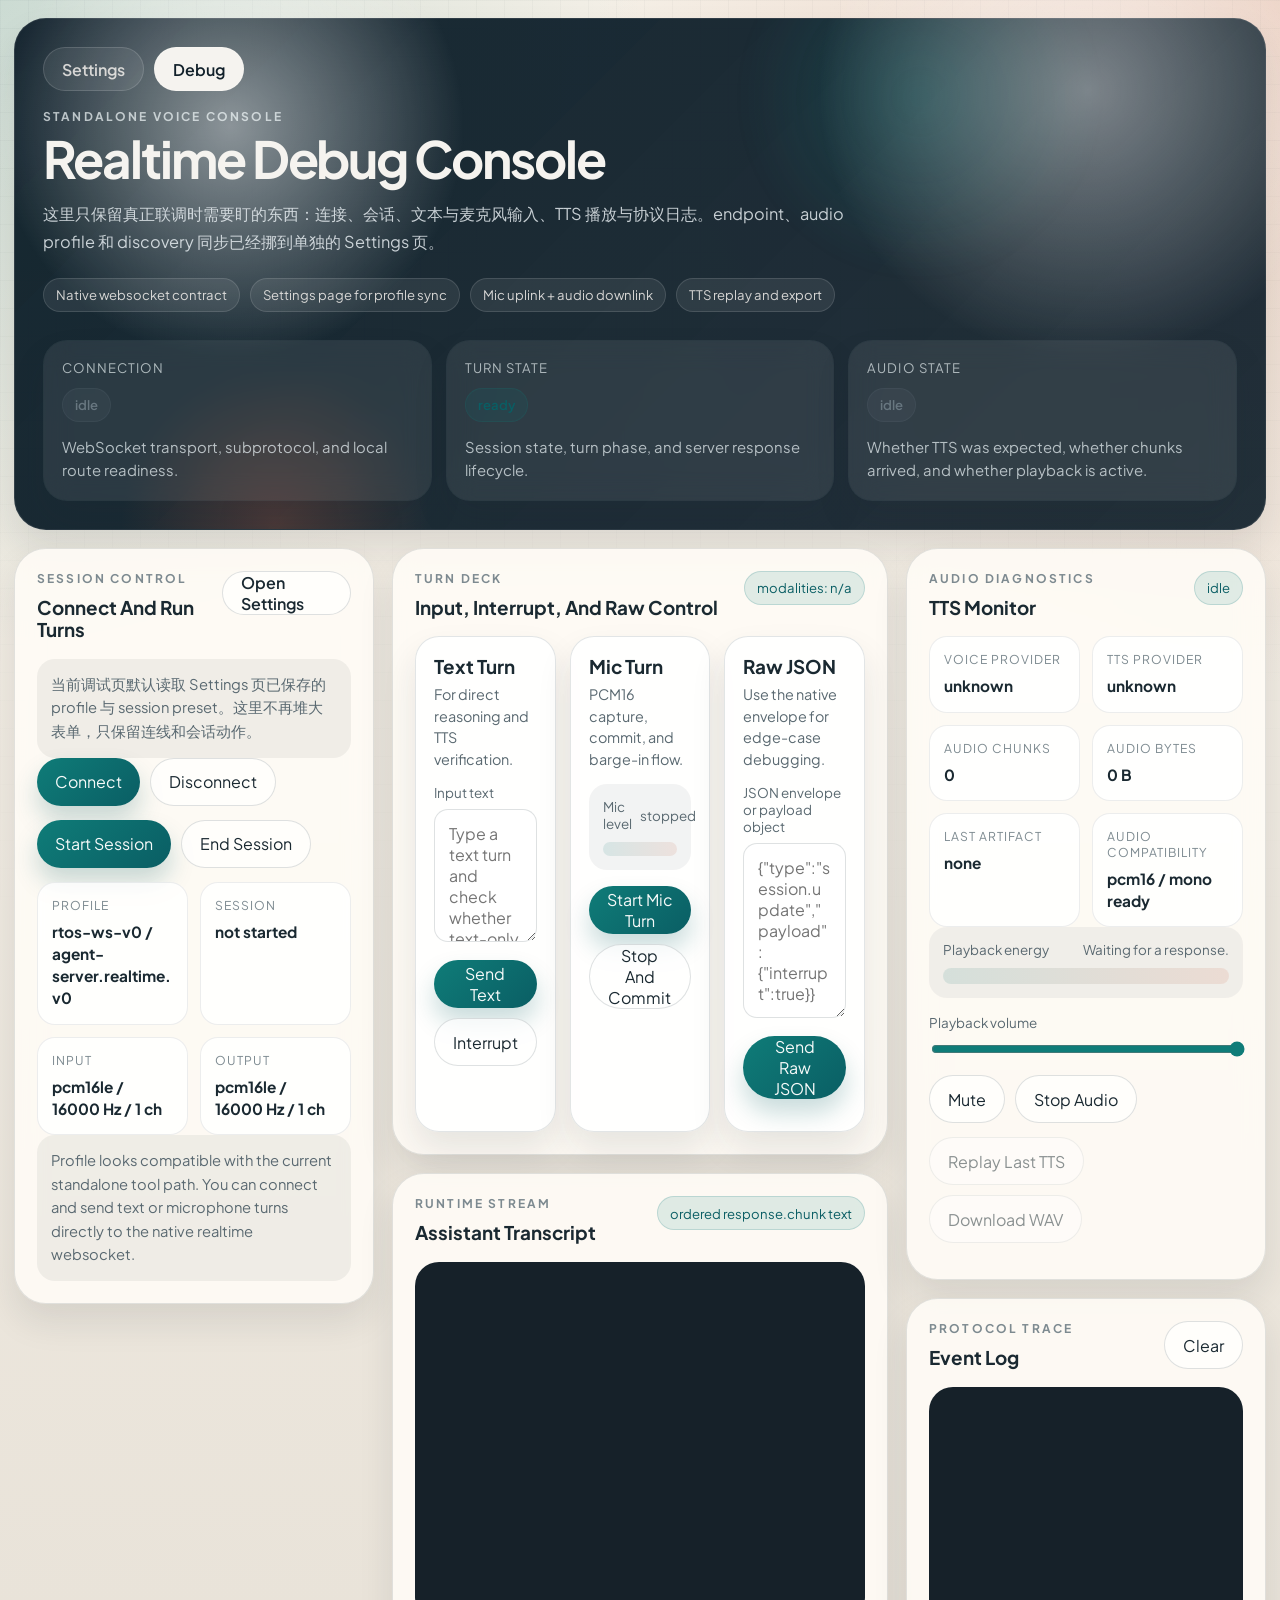
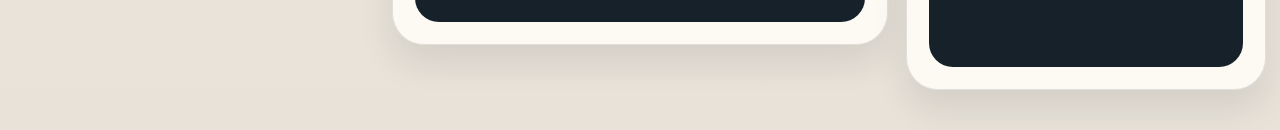
==== tools/web-client/index.html @ e426c40f "feat: land shared runtime and voice adapters" ====
<!doctype html>
<html lang="zh-CN">
  <head>
    <meta charset="utf-8">
    <meta name="viewport" content="width=device-width, initial-scale=1">
    <title>agent-server realtime voice workbench</title>
    <link rel="stylesheet" href="styles.css">
  </head>
  <body>
    <div class="page-shell">
      <header class="hero-panel">
        <nav class="page-nav" aria-label="Workbench pages">
          <a class="page-link" href="settings.html">Settings</a>
          <a class="page-link is-current" href="index.html">Debug</a>
        </nav>

        <div class="hero-copy-block">
          <p class="eyebrow">Standalone Voice Console</p>
          <h1>Realtime Debug Console</h1>
          <p class="hero-copy">
            这里只保留真正联调时需要盯的东西：连接、会话、文本与麦克风输入、TTS 播放与协议日志。endpoint、audio profile 和 discovery 同步已经挪到单独的 Settings 页。
          </p>
          <div class="hero-tags">
            <span>Native websocket contract</span>
            <span>Settings page for profile sync</span>
            <span>Mic uplink + audio downlink</span>
            <span>TTS replay and export</span>
          </div>
        </div>

        <div class="hero-summary-grid">
          <article class="summary-card">
            <span class="summary-label">Connection</span>
            <span id="connection-badge" class="badge badge-idle">idle</span>
            <p>WebSocket transport, subprotocol, and local route readiness.</p>
          </article>

          <article class="summary-card">
            <span class="summary-label">Turn State</span>
            <span id="turn-state" class="badge badge-neutral">ready</span>
            <p>Session state, turn phase, and server response lifecycle.</p>
          </article>

          <article class="summary-card">
            <span class="summary-label">Audio State</span>
            <span id="tts-badge" class="badge badge-idle">idle</span>
            <p>Whether TTS was expected, whether chunks arrived, and whether playback is active.</p>
          </article>
        </div>
      </header>

      <main class="console-grid">
        <section class="stack stack-left">
          <article class="panel">
            <div class="panel-head">
              <div>
                <p class="panel-kicker">Session Control</p>
                <h2>Connect And Run Turns</h2>
              </div>
              <a class="button-link button-subtle" href="settings.html">Open Settings</a>
            </div>

            <p class="note">
              当前调试页默认读取 Settings 页已保存的 profile 与 session preset。这里不再堆大表单，只保留连线和会话动作。
            </p>

            <div class="button-row">
              <button id="connect-btn" type="button">Connect</button>
              <button id="disconnect-btn" type="button" class="button-subtle">Disconnect</button>
            </div>

            <div class="button-row">
              <button id="start-session-btn" type="button">Start Session</button>
              <button id="end-session-btn" type="button" class="button-subtle">End Session</button>
            </div>

            <div class="stat-grid compact-grid">
              <div class="stat-card">
                <span class="stat-label">Profile</span>
                <strong id="profile-summary">rtos-ws-v0 / agent-server.realtime.v0</strong>
              </div>
              <div class="stat-card">
                <span class="stat-label">Session</span>
                <strong id="session-value">not started</strong>
              </div>
              <div class="stat-card">
                <span class="stat-label">Input</span>
                <strong id="input-audio-summary">pcm16le / 16000 Hz / 1 ch</strong>
              </div>
              <div class="stat-card">
                <span class="stat-label">Output</span>
                <strong id="output-audio-summary">pcm16le / 16000 Hz / 1 ch</strong>
              </div>
            </div>

            <p id="requirement-note" class="note">
              Profile 与 discovery 兼容性提示会继续显示在这里；如需修改 endpoint、音频合同或 device preset，请回到 Settings 页。
            </p>

            <div class="hidden-fields" aria-hidden="true">
              <input id="http-base" type="text" value="http://127.0.0.1:8080">
              <input id="ws-path" type="text" value="/v1/realtime/ws">
              <input id="subprotocol" type="text" value="agent-server.realtime.v0">
              <input id="protocol-version" type="text" value="rtos-ws-v0">
              <input id="device-id" type="text" value="">
              <input id="wake-reason" type="text" value="manual_web_tool">
              <input id="input-codec" type="text" value="pcm16le">
              <input id="input-sample-rate" type="number" value="16000">
              <input id="input-channels" type="number" value="1">
              <input id="output-codec" type="text" value="pcm16le">
              <input id="output-sample-rate" type="number" value="16000">
              <input id="output-channels" type="number" value="1">
              <input id="allow-text-input" type="checkbox" checked>
            </div>
          </article>
        </section>

        <section class="stack stack-center">
          <article class="panel">
            <div class="panel-head">
              <div>
                <p class="panel-kicker">Turn Deck</p>
                <h2>Input, Interrupt, And Raw Control</h2>
              </div>
              <span id="response-modalities-value" class="panel-chip">modalities: n/a</span>
            </div>

            <div class="action-grid">
              <article class="action-card">
                <div class="action-head">
                  <h3>Text Turn</h3>
                  <span class="action-note">For direct reasoning and TTS verification.</span>
                </div>
                <label class="field">
                  <span>Input text</span>
                  <textarea id="text-input" rows="5" placeholder="Type a text turn and check whether text-only or spoken output comes back."></textarea>
                </label>
                <div class="button-row">
                  <button id="send-text-btn" type="button">Send Text</button>
                  <button id="interrupt-btn" type="button" class="button-subtle">Interrupt</button>
                </div>
              </article>

              <article class="action-card">
                <div class="action-head">
                  <h3>Mic Turn</h3>
                  <span class="action-note">PCM16 capture, commit, and barge-in flow.</span>
                </div>
                <div class="meter-block">
                  <div class="meter-labels">
                    <span>Mic level</span>
                    <span id="mic-status">stopped</span>
                  </div>
                  <div class="meter-rail">
                    <div id="mic-meter" class="meter-fill"></div>
                  </div>
                </div>
                <div class="button-row">
                  <button id="mic-start-btn" type="button">Start Mic Turn</button>
                  <button id="mic-stop-btn" type="button" class="button-subtle">Stop And Commit</button>
                </div>
              </article>

              <article class="action-card">
                <div class="action-head">
                  <h3>Raw JSON</h3>
                  <span class="action-note">Use the native envelope for edge-case debugging.</span>
                </div>
                <label class="field">
                  <span>JSON envelope or payload object</span>
                  <textarea id="raw-json-input" rows="7" placeholder='{"type":"session.update","payload":{"interrupt":true}}'></textarea>
                </label>
                <div class="button-row">
                  <button id="send-raw-btn" type="button">Send Raw JSON</button>
                </div>
              </article>
            </div>
          </article>

          <article class="panel panel-tall">
            <div class="panel-head">
              <div>
                <p class="panel-kicker">Runtime Stream</p>
                <h2>Assistant Transcript</h2>
              </div>
              <span class="panel-chip">ordered response.chunk text</span>
            </div>
            <pre id="assistant-output" class="stream-output transcript-output"></pre>
          </article>
        </section>

        <aside class="stack stack-right">
          <article class="panel">
            <div class="panel-head">
              <div>
                <p class="panel-kicker">Audio Diagnostics</p>
                <h2>TTS Monitor</h2>
              </div>
              <span id="playback-state-value" class="panel-chip">idle</span>
            </div>

            <div class="stat-grid">
              <div class="stat-card">
                <span class="stat-label">Voice Provider</span>
                <strong id="voice-provider-value">unknown</strong>
              </div>
              <div class="stat-card">
                <span class="stat-label">TTS Provider</span>
                <strong id="tts-provider-value">unknown</strong>
              </div>
              <div class="stat-card">
                <span class="stat-label">Audio Chunks</span>
                <strong id="audio-chunks-value">0</strong>
              </div>
              <div class="stat-card">
                <span class="stat-label">Audio Bytes</span>
                <strong id="audio-bytes-value">0 B</strong>
              </div>
              <div class="stat-card">
                <span class="stat-label">Last Artifact</span>
                <strong id="last-audio-value">none</strong>
              </div>
              <div class="stat-card">
                <span class="stat-label">Audio Compatibility</span>
                <strong id="audio-compat-value">pending</strong>
              </div>
            </div>

            <div class="meter-block meter-block-tts">
              <div class="meter-labels">
                <span>Playback energy</span>
                <span id="tts-note">Waiting for a response.</span>
              </div>
              <div class="meter-rail meter-rail-tts">
                <div id="tts-meter" class="meter-fill meter-fill-tts"></div>
              </div>
            </div>

            <div class="field">
              <span>Playback volume</span>
              <input id="playback-volume" type="range" min="0" max="100" value="100">
            </div>

            <div class="button-row">
              <button id="mute-playback-btn" type="button" class="button-subtle">Mute</button>
              <button id="stop-playback-btn" type="button" class="button-subtle">Stop Audio</button>
            </div>

            <div class="button-row">
              <button id="replay-tts-btn" type="button" class="button-subtle">Replay Last TTS</button>
              <button id="download-tts-btn" type="button" class="button-subtle">Download WAV</button>
            </div>
          </article>

          <article class="panel panel-log">
            <div class="panel-head">
              <div>
                <p class="panel-kicker">Protocol Trace</p>
                <h2>Event Log</h2>
              </div>
              <button id="clear-log-btn" type="button" class="button-subtle">Clear</button>
            </div>
            <pre id="event-log" class="stream-output event-output"></pre>
          </article>
        </aside>
      </main>
    </div>

    <script type="module" src="app.js"></script>
  </body>
</html>
---- tools/web-client/styles.css ----
@import url("https://fonts.googleapis.com/css2?family=IBM+Plex+Mono:wght@400;500&family=Plus+Jakarta+Sans:wght@400;500;600;700;800&display=swap");

:root {
  --bg: #ebe6dd;
  --bg-soft: #f6f2ec;
  --hero: #11202a;
  --hero-edge: rgba(255, 255, 255, 0.08);
  --panel: rgba(255, 252, 246, 0.88);
  --panel-strong: rgba(255, 255, 255, 0.92);
  --panel-dark: rgba(17, 32, 42, 0.88);
  --line: rgba(23, 43, 53, 0.12);
  --line-strong: rgba(23, 43, 53, 0.2);
  --ink: #1a2931;
  --ink-soft: #5a6971;
  --ink-faint: #7d8a90;
  --accent: #0f7c78;
  --accent-strong: #0a5e64;
  --accent-soft: rgba(15, 124, 120, 0.12);
  --signal: #c95d3d;
  --signal-soft: rgba(201, 93, 61, 0.14);
  --ok: #1f7a5b;
  --warn: #ab6a2d;
  --idle: #687780;
  --shadow-lg: 0 28px 60px rgba(27, 38, 46, 0.12);
  --shadow-md: 0 18px 34px rgba(27, 38, 46, 0.1);
  --radius-xl: 32px;
  --radius-lg: 24px;
  --radius-md: 18px;
  --radius-sm: 14px;
  --font-sans: "Plus Jakarta Sans", "Segoe UI Variable", "Avenir Next", sans-serif;
  --font-mono: "IBM Plex Mono", "SFMono-Regular", Consolas, monospace;
}

* {
  box-sizing: border-box;
}

html {
  color-scheme: light;
}

body {
  margin: 0;
  min-height: 100vh;
  font-family: var(--font-sans);
  color: var(--ink);
  background:
    radial-gradient(circle at top left, rgba(15, 124, 120, 0.18), transparent 30%),
    radial-gradient(circle at top right, rgba(201, 93, 61, 0.2), transparent 32%),
    linear-gradient(180deg, #f5f0e7 0%, #e8e2d8 100%);
}

body::before,
body::after {
  content: "";
  position: fixed;
  inset: 0;
  pointer-events: none;
}

body::before {
  background-image:
    linear-gradient(rgba(23, 43, 53, 0.03) 1px, transparent 1px),
    linear-gradient(90deg, rgba(23, 43, 53, 0.03) 1px, transparent 1px);
  background-size: 28px 28px;
  mask-image: linear-gradient(180deg, rgba(0, 0, 0, 0.84), rgba(0, 0, 0, 0.12));
}

body::after {
  background:
    radial-gradient(circle at 18% 14%, rgba(255, 255, 255, 0.5), transparent 18%),
    radial-gradient(circle at 85% 10%, rgba(255, 255, 255, 0.42), transparent 20%);
}

.page-shell {
  width: min(1480px, calc(100% - 28px));
  margin: 18px auto 40px;
  position: relative;
}

.hero-panel,
.panel,
.action-card,
.summary-card {
  border: 1px solid var(--line);
  box-shadow: var(--shadow-md);
}

.hero-panel {
  position: relative;
  overflow: hidden;
  padding: 28px;
  border-radius: var(--radius-xl);
  background:
    linear-gradient(135deg, rgba(18, 34, 45, 0.98), rgba(18, 34, 45, 0.92)),
    linear-gradient(135deg, rgba(15, 124, 120, 0.16), rgba(201, 93, 61, 0.14));
  color: #f5f3ef;
  border-color: var(--hero-edge);
  animation: rise-in 420ms ease;
}

.hero-panel::before {
  content: "";
  position: absolute;
  inset: -20% auto auto 58%;
  width: 360px;
  height: 360px;
  border-radius: 50%;
  background: radial-gradient(circle, rgba(15, 124, 120, 0.3), transparent 70%);
  filter: blur(8px);
}

.hero-panel::after {
  content: "";
  position: absolute;
  inset: auto auto -30% 8%;
  width: 320px;
  height: 320px;
  border-radius: 50%;
  background: radial-gradient(circle, rgba(201, 93, 61, 0.26), transparent 68%);
}

.hero-copy-block,
.hero-summary-grid {
  position: relative;
  z-index: 1;
}

.eyebrow,
.panel-kicker {
  margin: 0 0 10px;
  font-size: 12px;
  font-weight: 700;
  letter-spacing: 0.18em;
  text-transform: uppercase;
}

.eyebrow {
  color: rgba(238, 245, 247, 0.72);
}

.hero-panel h1 {
  margin: 0;
  max-width: 760px;
  font-size: clamp(2.3rem, 4vw, 4.4rem);
  line-height: 0.94;
  letter-spacing: -0.04em;
}

.hero-copy {
  margin: 18px 0 0;
  max-width: 820px;
  color: rgba(236, 242, 245, 0.82);
  font-size: 1.02rem;
  line-height: 1.7;
}

.hero-copy code {
  color: #f7dccf;
}

.hero-tags {
  display: flex;
  flex-wrap: wrap;
  gap: 10px;
  margin-top: 22px;
}

.hero-tags span,
.panel-chip,
.badge {
  display: inline-flex;
  align-items: center;
  min-height: 34px;
  padding: 0 12px;
  border-radius: 999px;
  font-size: 0.82rem;
  border: 1px solid transparent;
}

.hero-tags span {
  color: rgba(247, 243, 239, 0.84);
  background: rgba(255, 255, 255, 0.08);
  border-color: rgba(255, 255, 255, 0.12);
}

.hero-summary-grid {
  display: grid;
  grid-template-columns: repeat(3, minmax(0, 1fr));
  gap: 14px;
  margin-top: 28px;
}

.summary-card {
  min-height: 138px;
  padding: 18px;
  border-radius: var(--radius-lg);
  background: rgba(255, 255, 255, 0.08);
  backdrop-filter: blur(14px);
}

.summary-label {
  display: block;
  margin-bottom: 12px;
  color: rgba(234, 243, 245, 0.68);
  font-size: 0.82rem;
  letter-spacing: 0.08em;
  text-transform: uppercase;
}

.summary-card p {
  margin: 14px 0 0;
  color: rgba(234, 243, 245, 0.72);
  line-height: 1.55;
  font-size: 0.93rem;
}

.console-grid {
  display: grid;
  grid-template-columns: minmax(300px, 360px) minmax(0, 1fr) minmax(280px, 360px);
  gap: 18px;
  margin-top: 18px;
}

.stack {
  display: grid;
  gap: 18px;
  align-content: start;
}

.panel {
  padding: 22px;
  border-radius: var(--radius-xl);
  background: var(--panel);
  backdrop-filter: blur(14px);
}

.panel-tall {
  min-height: 420px;
}

.panel-log {
  min-height: 360px;
}

.panel-head {
  display: flex;
  align-items: flex-start;
  justify-content: space-between;
  gap: 12px;
  margin-bottom: 18px;
}

.panel-kicker {
  color: var(--ink-faint);
}

.panel h2,
.action-card h3 {
  margin: 0;
  font-size: 1.18rem;
  line-height: 1.2;
}

.panel-chip {
  color: var(--accent-strong);
  background: var(--accent-soft);
  border-color: rgba(15, 124, 120, 0.18);
  white-space: nowrap;
}

.field {
  display: block;
  margin-bottom: 14px;
}

.field span {
  display: block;
  margin-bottom: 8px;
  font-size: 0.84rem;
  color: var(--ink-soft);
}

.field-grid {
  display: grid;
  grid-template-columns: repeat(2, minmax(0, 1fr));
  gap: 12px;
}

input,
textarea,
button {
  font: inherit;
}

input,
textarea {
  width: 100%;
  border-radius: var(--radius-sm);
  border: 1px solid rgba(23, 43, 53, 0.14);
  background: rgba(255, 255, 255, 0.86);
  color: var(--ink);
  padding: 13px 14px;
  transition: border-color 160ms ease, box-shadow 160ms ease, transform 160ms ease;
}

input:hover,
textarea:hover {
  border-color: rgba(23, 43, 53, 0.22);
}

input:focus,
textarea:focus {
  outline: none;
  border-color: rgba(15, 124, 120, 0.56);
  box-shadow: 0 0 0 4px rgba(15, 124, 120, 0.14);
}

textarea {
  resize: vertical;
  min-height: 94px;
}

input[type="range"] {
  padding: 0;
  accent-color: var(--accent);
  background: transparent;
  box-shadow: none;
  border: 0;
}

.checkbox-field {
  display: flex;
  align-items: center;
  gap: 12px;
  padding: 14px;
  border-radius: var(--radius-md);
  background: rgba(16, 124, 120, 0.05);
}

.checkbox-field input {
  width: auto;
  margin: 0;
}

.checkbox-field span {
  margin: 0;
}

.button-row {
  display: flex;
  flex-wrap: wrap;
  gap: 10px;
  margin-bottom: 14px;
}

button {
  min-height: 48px;
  padding: 0 18px;
  border: 0;
  border-radius: 999px;
  cursor: pointer;
  color: #f6faf9;
  background: linear-gradient(135deg, #0f7c78, #0a5e64);
  box-shadow: 0 14px 24px rgba(10, 94, 100, 0.22);
  transition: transform 160ms ease, box-shadow 160ms ease, opacity 160ms ease, filter 160ms ease;
}

button:hover:not(:disabled) {
  transform: translateY(-1px);
  box-shadow: 0 18px 30px rgba(10, 94, 100, 0.26);
  filter: saturate(1.03);
}

button:focus-visible {
  outline: 3px solid rgba(15, 124, 120, 0.22);
  outline-offset: 3px;
}

button:disabled {
  opacity: 0.5;
  cursor: not-allowed;
  box-shadow: none;
}

.button-subtle {
  background: rgba(255, 255, 255, 0.72);
  color: var(--ink);
  border: 1px solid rgba(23, 43, 53, 0.14);
  box-shadow: none;
}

.stat-grid {
  display: grid;
  grid-template-columns: repeat(2, minmax(0, 1fr));
  gap: 12px;
}

.compact-grid {
  margin-top: 10px;
}

.stat-card {
  padding: 14px;
  border-radius: var(--radius-md);
  background: rgba(255, 255, 255, 0.78);
  border: 1px solid rgba(23, 43, 53, 0.08);
}

.stat-label {
  display: block;
  margin-bottom: 8px;
  font-size: 0.76rem;
  color: var(--ink-faint);
  letter-spacing: 0.08em;
  text-transform: uppercase;
}

.stat-card strong {
  display: block;
  font-size: 0.96rem;
  line-height: 1.45;
  word-break: break-word;
}

.action-grid {
  display: grid;
  gap: 14px;
  grid-template-columns: repeat(3, minmax(0, 1fr));
}

.action-card {
  padding: 18px;
  border-radius: var(--radius-lg);
  background: var(--panel-strong);
}

.action-head {
  margin-bottom: 14px;
}

.action-note {
  display: block;
  margin-top: 6px;
  color: var(--ink-soft);
  line-height: 1.5;
  font-size: 0.9rem;
}

.note {
  margin: 0;
  padding: 14px;
  border-radius: var(--radius-md);
  background: rgba(17, 32, 42, 0.06);
  color: var(--ink-soft);
  line-height: 1.6;
  font-size: 0.92rem;
}

.meter-block {
  margin-bottom: 16px;
  padding: 14px;
  border-radius: var(--radius-md);
  background: rgba(17, 32, 42, 0.05);
}

.meter-labels {
  display: flex;
  align-items: center;
  justify-content: space-between;
  gap: 8px;
  margin-bottom: 10px;
  font-size: 0.84rem;
  color: var(--ink-soft);
}

.meter-rail {
  position: relative;
  height: 14px;
  border-radius: 999px;
  overflow: hidden;
  background:
    linear-gradient(90deg, rgba(15, 124, 120, 0.12), rgba(201, 93, 61, 0.12));
}

.meter-fill {
  width: 0;
  height: 100%;
  border-radius: inherit;
  background: linear-gradient(90deg, #0f7c78, #63c2bf);
  transition: width 120ms ease;
}

.meter-rail-tts {
  height: 16px;
}

.meter-fill-tts {
  background: linear-gradient(90deg, #0f7c78, #c95d3d);
}

.stream-output {
  margin: 0;
  min-height: 260px;
  padding: 16px;
  border-radius: var(--radius-lg);
  border: 1px solid rgba(23, 43, 53, 0.08);
  background: rgba(13, 24, 33, 0.96);
  color: #d3f1f0;
  font-family: var(--font-mono);
  font-size: 0.86rem;
  line-height: 1.7;
  overflow: auto;
  white-space: pre-wrap;
  word-break: break-word;
}

.transcript-output {
  min-height: 360px;
}

.event-output {
  min-height: 280px;
}

.badge {
  min-width: max-content;
  justify-content: center;
  border-color: rgba(23, 43, 53, 0.1);
  background: rgba(255, 255, 255, 0.78);
  color: var(--ink);
  font-weight: 600;
}

.badge-idle {
  color: var(--idle);
  background: rgba(104, 119, 128, 0.12);
  border-color: rgba(104, 119, 128, 0.14);
}

.badge-neutral {
  color: var(--accent-strong);
  background: rgba(15, 124, 120, 0.12);
  border-color: rgba(15, 124, 120, 0.16);
}

.badge-ok {
  color: var(--ok);
  background: rgba(31, 122, 91, 0.12);
  border-color: rgba(31, 122, 91, 0.16);
}

.badge-warn {
  color: var(--signal);
  background: rgba(201, 93, 61, 0.12);
  border-color: rgba(201, 93, 61, 0.16);
}

code {
  font-family: var(--font-mono);
  font-size: 0.95em;
}

.page-nav {
  position: relative;
  z-index: 1;
  display: inline-flex;
  flex-wrap: wrap;
  gap: 10px;
  margin-bottom: 18px;
}

.page-link,
.button-link {
  display: inline-flex;
  align-items: center;
  justify-content: center;
  min-height: 44px;
  padding: 0 18px;
  border-radius: 999px;
  text-decoration: none;
  font-weight: 600;
  transition: transform 160ms ease, box-shadow 160ms ease, opacity 160ms ease, filter 160ms ease;
}

.page-link {
  color: rgba(247, 243, 239, 0.82);
  background: rgba(255, 255, 255, 0.08);
  border: 1px solid rgba(255, 255, 255, 0.14);
}

.page-link.is-current {
  color: #11202a;
  background: #f5f3ef;
}

.button-link {
  color: #f6faf9;
  background: linear-gradient(135deg, #0f7c78, #0a5e64);
  box-shadow: 0 14px 24px rgba(10, 94, 100, 0.22);
}

.button-link.button-subtle {
  color: var(--ink);
  background: rgba(255, 255, 255, 0.72);
  border: 1px solid rgba(23, 43, 53, 0.14);
  box-shadow: none;
}

.button-link:hover,
.page-link:hover {
  transform: translateY(-1px);
}

.hero-actions {
  display: flex;
  flex-wrap: wrap;
  gap: 12px;
  margin-top: 24px;
}

.settings-grid {
  grid-template-columns: minmax(0, 1.15fr) minmax(0, 0.85fr);
}

.summary-stack {
  display: grid;
  gap: 14px;
}

.summary-strip {
  display: grid;
  gap: 12px;
  grid-template-columns: repeat(2, minmax(0, 1fr));
}

.mini-summary {
  padding: 16px 18px;
  border-radius: var(--radius-lg);
  border: 1px solid rgba(23, 43, 53, 0.1);
  background: rgba(255, 255, 255, 0.62);
}

.mini-summary span {
  display: block;
  margin-bottom: 8px;
  font-size: 0.82rem;
  color: var(--ink-faint);
  text-transform: uppercase;
  letter-spacing: 0.08em;
}

.mini-summary strong {
  display: block;
  font-size: 1rem;
  line-height: 1.5;
}

.hidden-fields {
  display: none;
}

@keyframes rise-in {
  from {
    opacity: 0;
    transform: translateY(10px);
  }
  to {
    opacity: 1;
    transform: translateY(0);
  }
}

@media (max-width: 1240px) {
  .console-grid {
    grid-template-columns: minmax(0, 1fr);
  }

  .stack {
    grid-template-columns: minmax(0, 1fr);
  }

  .hero-summary-grid {
    grid-template-columns: repeat(3, minmax(0, 1fr));
  }
}

@media (max-width: 980px) {
  .action-grid,
  .field-grid,
  .stat-grid,
  .hero-summary-grid,
  .summary-strip {
    grid-template-columns: minmax(0, 1fr);
  }

  .page-shell {
    width: min(100%, calc(100% - 20px));
    margin: 12px auto 28px;
  }

  .hero-panel,
  .panel,
  .action-card {
    padding: 18px;
  }
}

@media (prefers-reduced-motion: reduce) {
  *,
  *::before,
  *::after {
    animation: none !important;
    transition-duration: 0ms !important;
    scroll-behavior: auto !important;
  }
}
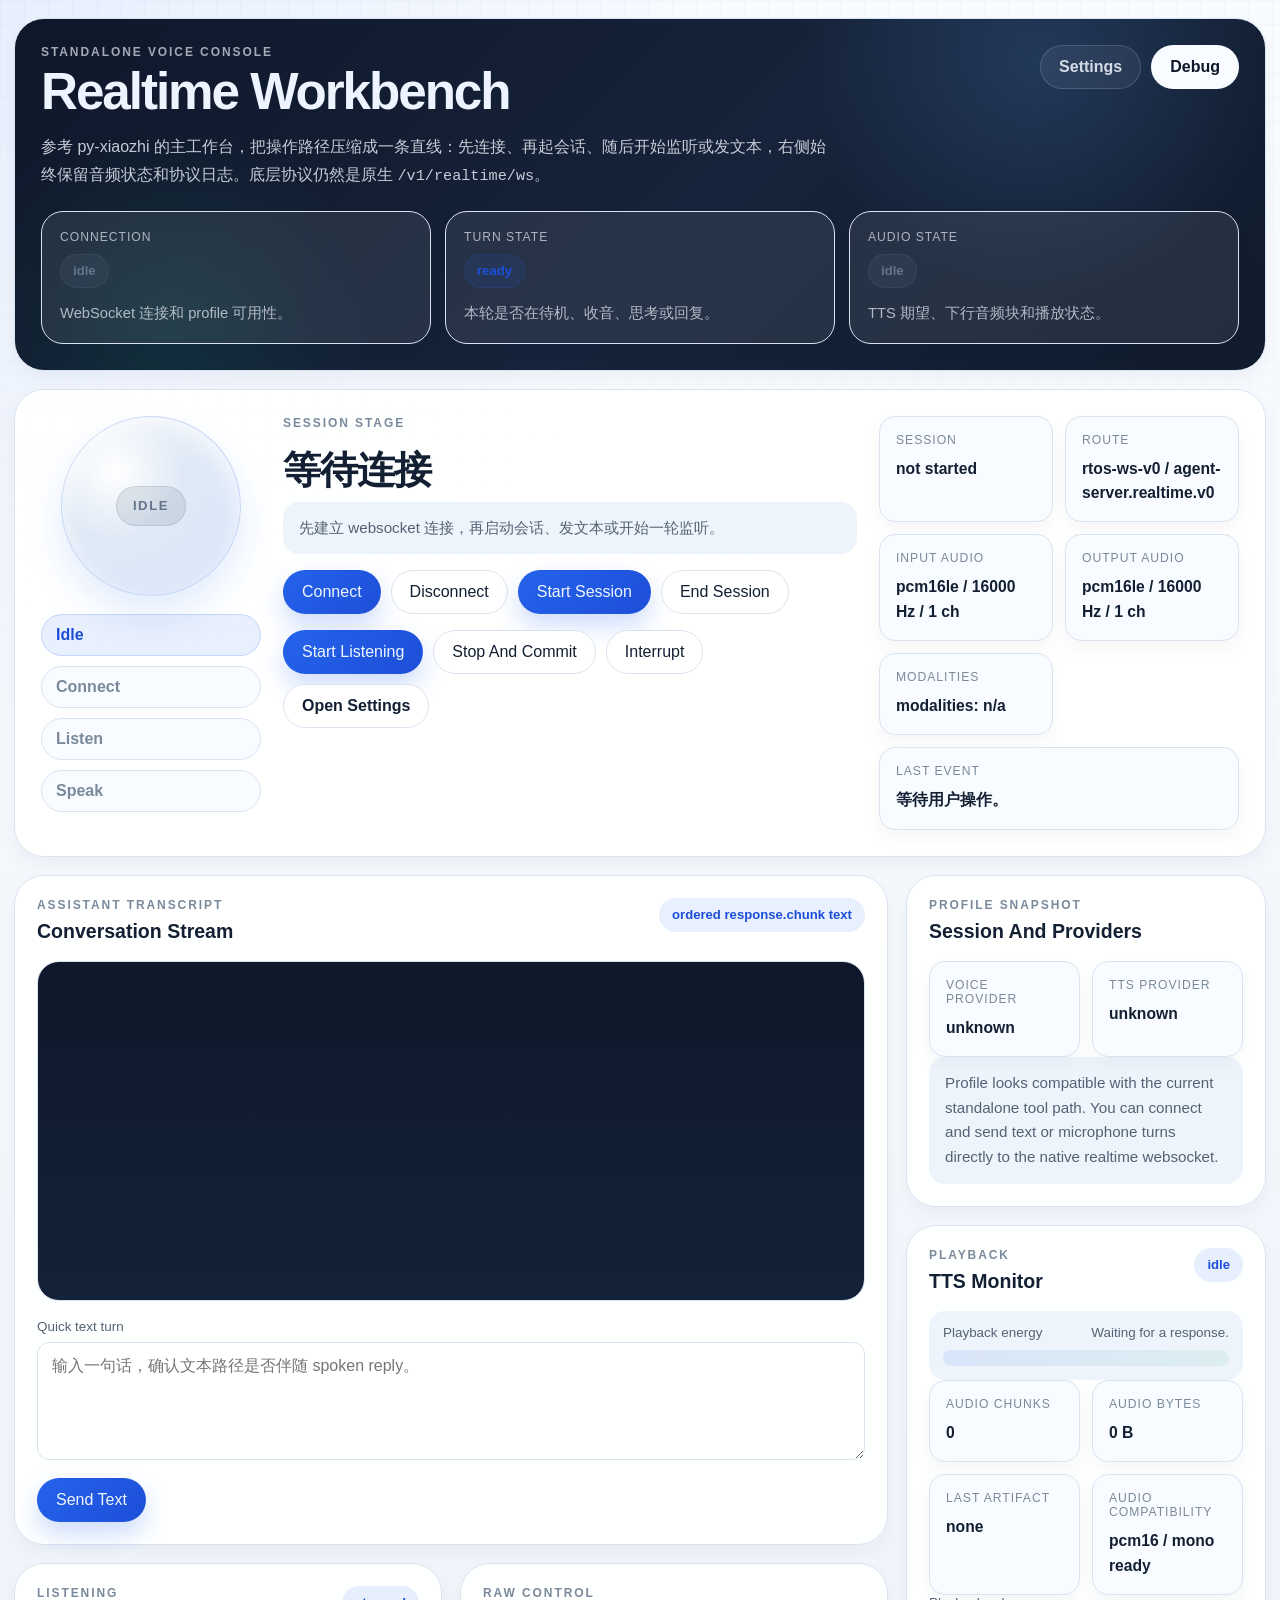
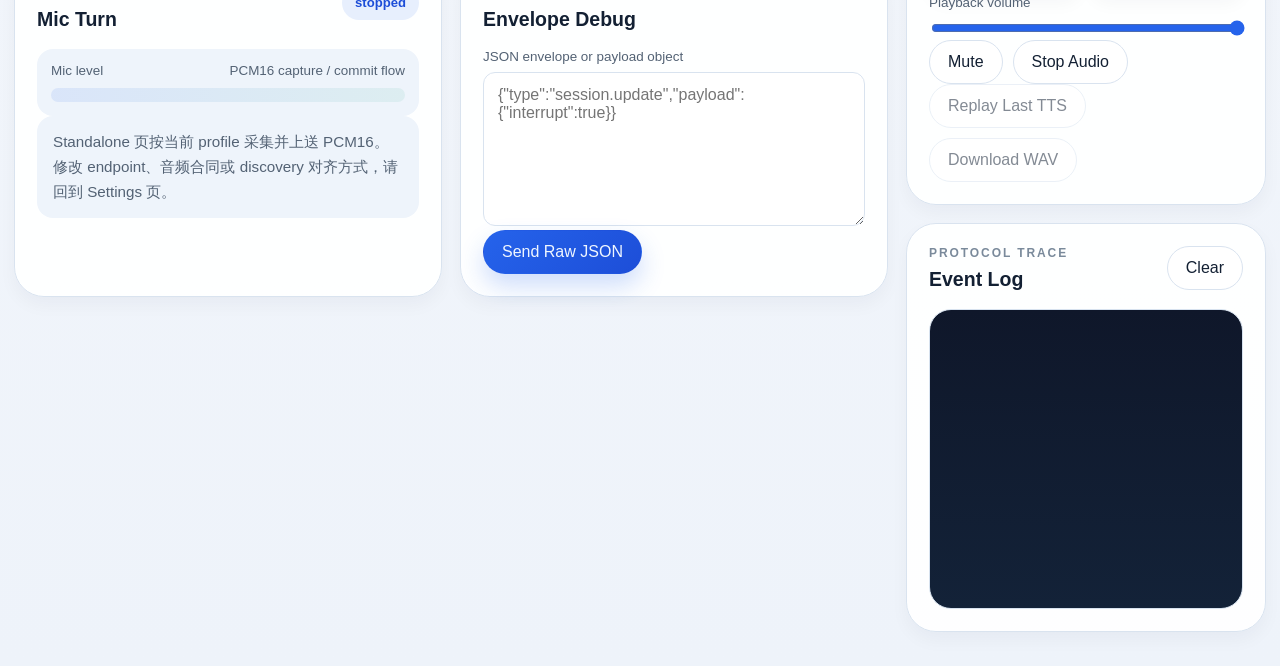
==== commit 7f073541: "feat: redesign web h5 realtime debug client" ====
--- a/tools/web-client/index.html
+++ b/tools/web-client/index.html
@@ -6,224 +6,207 @@
     <title>agent-server realtime voice workbench</title>
     <link rel="stylesheet" href="styles.css">
   </head>
-  <body>
-    <div class="page-shell">
-      <header class="hero-panel">
-        <nav class="page-nav" aria-label="Workbench pages">
-          <a class="page-link" href="settings.html">Settings</a>
-          <a class="page-link is-current" href="index.html">Debug</a>
-        </nav>
-
-        <div class="hero-copy-block">
-          <p class="eyebrow">Standalone Voice Console</p>
-          <h1>Realtime Debug Console</h1>
-          <p class="hero-copy">
-            这里只保留真正联调时需要盯的东西：连接、会话、文本与麦克风输入、TTS 播放与协议日志。endpoint、audio profile 和 discovery 同步已经挪到单独的 Settings 页。
-          </p>
-          <div class="hero-tags">
-            <span>Native websocket contract</span>
-            <span>Settings page for profile sync</span>
-            <span>Mic uplink + audio downlink</span>
-            <span>TTS replay and export</span>
-          </div>
+  <body data-phase="idle">
+    <div class="page-shell page-shell-app">
+      <header class="hero-panel hero-panel-app">
+        <div class="hero-topbar">
+          <div class="hero-copy-block">
+            <p class="eyebrow">Standalone Voice Console</p>
+            <h1>Realtime Workbench</h1>
+            <p class="hero-copy">
+              参考 py-xiaozhi 的主工作台，把操作路径压缩成一条直线：先连接、再起会话、随后开始监听或发文本，右侧始终保留音频状态和协议日志。底层协议仍然是原生 <code>/v1/realtime/ws</code>。
+            </p>
+          </div>
+
+          <nav class="page-nav" aria-label="Workbench pages">
+            <a class="page-link" href="settings.html">Settings</a>
+            <a class="page-link is-current" href="index.html">Debug</a>
+          </nav>
         </div>
 
-        <div class="hero-summary-grid">
+        <div class="hero-summary-grid hero-summary-grid-app">
           <article class="summary-card">
             <span class="summary-label">Connection</span>
             <span id="connection-badge" class="badge badge-idle">idle</span>
-            <p>WebSocket transport, subprotocol, and local route readiness.</p>
-          </article>
-
+            <p>WebSocket 连接和 profile 可用性。</p>
+          </article>
           <article class="summary-card">
             <span class="summary-label">Turn State</span>
             <span id="turn-state" class="badge badge-neutral">ready</span>
-            <p>Session state, turn phase, and server response lifecycle.</p>
-          </article>
-
+            <p>本轮是否在待机、收音、思考或回复。</p>
+          </article>
           <article class="summary-card">
             <span class="summary-label">Audio State</span>
             <span id="tts-badge" class="badge badge-idle">idle</span>
-            <p>Whether TTS was expected, whether chunks arrived, and whether playback is active.</p>
+            <p>TTS 期望、下行音频块和播放状态。</p>
           </article>
         </div>
       </header>
 
-      <main class="console-grid">
-        <section class="stack stack-left">
-          <article class="panel">
-            <div class="panel-head">
-              <div>
-                <p class="panel-kicker">Session Control</p>
-                <h2>Connect And Run Turns</h2>
-              </div>
-              <a class="button-link button-subtle" href="settings.html">Open Settings</a>
-            </div>
-
-            <p class="note">
-              当前调试页默认读取 Settings 页已保存的 profile 与 session preset。这里不再堆大表单，只保留连线和会话动作。
+      <section class="panel stage-panel">
+        <div class="stage-layout">
+          <div class="stage-orb-column">
+            <div class="state-orb">
+              <span id="phase-badge" class="phase-pill phase-idle">IDLE</span>
+            </div>
+            <div class="flow-track" aria-label="Session flow">
+              <span id="flow-step-idle" class="flow-step is-active">Idle</span>
+              <span id="flow-step-connect" class="flow-step">Connect</span>
+              <span id="flow-step-listen" class="flow-step">Listen</span>
+              <span id="flow-step-speak" class="flow-step">Speak</span>
+            </div>
+          </div>
+
+          <div class="stage-copy">
+            <p class="panel-kicker">Session Stage</p>
+            <h2 id="phase-title">等待连接</h2>
+            <p id="phase-copy" class="stage-note">
+              这页默认复用 Settings 保存的 profile。连接 websocket 后，就可以直接起会话、听写和核对 TTS。
             </p>
 
-            <div class="button-row">
+            <div class="button-row button-row-hero">
               <button id="connect-btn" type="button">Connect</button>
               <button id="disconnect-btn" type="button" class="button-subtle">Disconnect</button>
-            </div>
-
-            <div class="button-row">
               <button id="start-session-btn" type="button">Start Session</button>
               <button id="end-session-btn" type="button" class="button-subtle">End Session</button>
             </div>
 
-            <div class="stat-grid compact-grid">
-              <div class="stat-card">
-                <span class="stat-label">Profile</span>
-                <strong id="profile-summary">rtos-ws-v0 / agent-server.realtime.v0</strong>
-              </div>
-              <div class="stat-card">
-                <span class="stat-label">Session</span>
-                <strong id="session-value">not started</strong>
-              </div>
-              <div class="stat-card">
-                <span class="stat-label">Input</span>
-                <strong id="input-audio-summary">pcm16le / 16000 Hz / 1 ch</strong>
-              </div>
-              <div class="stat-card">
-                <span class="stat-label">Output</span>
-                <strong id="output-audio-summary">pcm16le / 16000 Hz / 1 ch</strong>
+            <div class="button-row button-row-hero">
+              <button id="mic-start-btn" type="button">Start Listening</button>
+              <button id="mic-stop-btn" type="button" class="button-subtle">Stop And Commit</button>
+              <button id="interrupt-btn" type="button" class="button-subtle">Interrupt</button>
+              <a class="button-link button-subtle" href="settings.html">Open Settings</a>
+            </div>
+          </div>
+
+          <div class="stage-side-grid">
+            <article class="info-card">
+              <span class="summary-label">Session</span>
+              <strong id="session-value">not started</strong>
+            </article>
+            <article class="info-card">
+              <span class="summary-label">Route</span>
+              <strong id="profile-summary">rtos-ws-v0 / agent-server.realtime.v0</strong>
+            </article>
+            <article class="info-card">
+              <span class="summary-label">Input Audio</span>
+              <strong id="input-audio-summary">pcm16le / 16000 Hz / 1 ch</strong>
+            </article>
+            <article class="info-card">
+              <span class="summary-label">Output Audio</span>
+              <strong id="output-audio-summary">pcm16le / 16000 Hz / 1 ch</strong>
+            </article>
+            <article class="info-card">
+              <span class="summary-label">Modalities</span>
+              <strong id="response-modalities-value">modalities: n/a</strong>
+            </article>
+            <article class="info-card info-card-wide">
+              <span class="summary-label">Last Event</span>
+              <strong id="last-event-value">等待用户操作。</strong>
+            </article>
+          </div>
+        </div>
+      </section>
+
+      <main class="workspace-grid">
+        <section class="workspace-main">
+          <article class="panel panel-transcript">
+            <div class="panel-head">
+              <div>
+                <p class="panel-kicker">Assistant Transcript</p>
+                <h2>Conversation Stream</h2>
+              </div>
+              <span class="panel-chip">ordered response.chunk text</span>
+            </div>
+            <pre id="assistant-output" class="stream-output transcript-output"></pre>
+
+            <div class="composer-grid">
+              <label class="field field-stretch">
+                <span>Quick text turn</span>
+                <textarea id="text-input" rows="5" placeholder="输入一句话，确认文本路径是否伴随 spoken reply。"></textarea>
+              </label>
+              <div class="button-row">
+                <button id="send-text-btn" type="button">Send Text</button>
+              </div>
+            </div>
+          </article>
+
+          <div class="workspace-subgrid">
+            <article class="panel">
+              <div class="panel-head">
+                <div>
+                  <p class="panel-kicker">Listening</p>
+                  <h2>Mic Turn</h2>
+                </div>
+                <span id="mic-status" class="panel-chip">stopped</span>
+              </div>
+
+              <div class="meter-block">
+                <div class="meter-labels">
+                  <span>Mic level</span>
+                  <span>PCM16 capture / commit flow</span>
+                </div>
+                <div class="meter-rail">
+                  <div id="mic-meter" class="meter-fill"></div>
+                </div>
+              </div>
+
+              <p class="note">
+                Standalone 页按当前 profile 采集并上送 PCM16。修改 endpoint、音频合同或 discovery 对齐方式，请回到 Settings 页。
+              </p>
+            </article>
+
+            <article class="panel">
+              <div class="panel-head">
+                <div>
+                  <p class="panel-kicker">Raw Control</p>
+                  <h2>Envelope Debug</h2>
+                </div>
+              </div>
+
+              <label class="field">
+                <span>JSON envelope or payload object</span>
+                <textarea id="raw-json-input" rows="7" placeholder='{"type":"session.update","payload":{"interrupt":true}}'></textarea>
+              </label>
+              <div class="button-row">
+                <button id="send-raw-btn" type="button">Send Raw JSON</button>
+              </div>
+            </article>
+          </div>
+        </section>
+
+        <aside class="workspace-side">
+          <article class="panel">
+            <div class="panel-head">
+              <div>
+                <p class="panel-kicker">Profile Snapshot</p>
+                <h2>Session And Providers</h2>
+              </div>
+            </div>
+
+            <div class="stat-grid">
+              <div class="stat-card">
+                <span class="stat-label">Voice Provider</span>
+                <strong id="voice-provider-value">unknown</strong>
+              </div>
+              <div class="stat-card">
+                <span class="stat-label">TTS Provider</span>
+                <strong id="tts-provider-value">unknown</strong>
               </div>
             </div>
 
             <p id="requirement-note" class="note">
               Profile 与 discovery 兼容性提示会继续显示在这里；如需修改 endpoint、音频合同或 device preset，请回到 Settings 页。
             </p>
-
-            <div class="hidden-fields" aria-hidden="true">
-              <input id="http-base" type="text" value="http://127.0.0.1:8080">
-              <input id="ws-path" type="text" value="/v1/realtime/ws">
-              <input id="subprotocol" type="text" value="agent-server.realtime.v0">
-              <input id="protocol-version" type="text" value="rtos-ws-v0">
-              <input id="device-id" type="text" value="">
-              <input id="wake-reason" type="text" value="manual_web_tool">
-              <input id="input-codec" type="text" value="pcm16le">
-              <input id="input-sample-rate" type="number" value="16000">
-              <input id="input-channels" type="number" value="1">
-              <input id="output-codec" type="text" value="pcm16le">
-              <input id="output-sample-rate" type="number" value="16000">
-              <input id="output-channels" type="number" value="1">
-              <input id="allow-text-input" type="checkbox" checked>
-            </div>
-          </article>
-        </section>
-
-        <section class="stack stack-center">
+          </article>
+
           <article class="panel">
             <div class="panel-head">
               <div>
-                <p class="panel-kicker">Turn Deck</p>
-                <h2>Input, Interrupt, And Raw Control</h2>
-              </div>
-              <span id="response-modalities-value" class="panel-chip">modalities: n/a</span>
-            </div>
-
-            <div class="action-grid">
-              <article class="action-card">
-                <div class="action-head">
-                  <h3>Text Turn</h3>
-                  <span class="action-note">For direct reasoning and TTS verification.</span>
-                </div>
-                <label class="field">
-                  <span>Input text</span>
-                  <textarea id="text-input" rows="5" placeholder="Type a text turn and check whether text-only or spoken output comes back."></textarea>
-                </label>
-                <div class="button-row">
-                  <button id="send-text-btn" type="button">Send Text</button>
-                  <button id="interrupt-btn" type="button" class="button-subtle">Interrupt</button>
-                </div>
-              </article>
-
-              <article class="action-card">
-                <div class="action-head">
-                  <h3>Mic Turn</h3>
-                  <span class="action-note">PCM16 capture, commit, and barge-in flow.</span>
-                </div>
-                <div class="meter-block">
-                  <div class="meter-labels">
-                    <span>Mic level</span>
-                    <span id="mic-status">stopped</span>
-                  </div>
-                  <div class="meter-rail">
-                    <div id="mic-meter" class="meter-fill"></div>
-                  </div>
-                </div>
-                <div class="button-row">
-                  <button id="mic-start-btn" type="button">Start Mic Turn</button>
-                  <button id="mic-stop-btn" type="button" class="button-subtle">Stop And Commit</button>
-                </div>
-              </article>
-
-              <article class="action-card">
-                <div class="action-head">
-                  <h3>Raw JSON</h3>
-                  <span class="action-note">Use the native envelope for edge-case debugging.</span>
-                </div>
-                <label class="field">
-                  <span>JSON envelope or payload object</span>
-                  <textarea id="raw-json-input" rows="7" placeholder='{"type":"session.update","payload":{"interrupt":true}}'></textarea>
-                </label>
-                <div class="button-row">
-                  <button id="send-raw-btn" type="button">Send Raw JSON</button>
-                </div>
-              </article>
-            </div>
-          </article>
-
-          <article class="panel panel-tall">
-            <div class="panel-head">
-              <div>
-                <p class="panel-kicker">Runtime Stream</p>
-                <h2>Assistant Transcript</h2>
-              </div>
-              <span class="panel-chip">ordered response.chunk text</span>
-            </div>
-            <pre id="assistant-output" class="stream-output transcript-output"></pre>
-          </article>
-        </section>
-
-        <aside class="stack stack-right">
-          <article class="panel">
-            <div class="panel-head">
-              <div>
-                <p class="panel-kicker">Audio Diagnostics</p>
+                <p class="panel-kicker">Playback</p>
                 <h2>TTS Monitor</h2>
               </div>
               <span id="playback-state-value" class="panel-chip">idle</span>
-            </div>
-
-            <div class="stat-grid">
-              <div class="stat-card">
-                <span class="stat-label">Voice Provider</span>
-                <strong id="voice-provider-value">unknown</strong>
-              </div>
-              <div class="stat-card">
-                <span class="stat-label">TTS Provider</span>
-                <strong id="tts-provider-value">unknown</strong>
-              </div>
-              <div class="stat-card">
-                <span class="stat-label">Audio Chunks</span>
-                <strong id="audio-chunks-value">0</strong>
-              </div>
-              <div class="stat-card">
-                <span class="stat-label">Audio Bytes</span>
-                <strong id="audio-bytes-value">0 B</strong>
-              </div>
-              <div class="stat-card">
-                <span class="stat-label">Last Artifact</span>
-                <strong id="last-audio-value">none</strong>
-              </div>
-              <div class="stat-card">
-                <span class="stat-label">Audio Compatibility</span>
-                <strong id="audio-compat-value">pending</strong>
-              </div>
             </div>
 
             <div class="meter-block meter-block-tts">
@@ -236,16 +219,34 @@
               </div>
             </div>
 
-            <div class="field">
+            <div class="stat-grid">
+              <div class="stat-card">
+                <span class="stat-label">Audio Chunks</span>
+                <strong id="audio-chunks-value">0</strong>
+              </div>
+              <div class="stat-card">
+                <span class="stat-label">Audio Bytes</span>
+                <strong id="audio-bytes-value">0 B</strong>
+              </div>
+              <div class="stat-card">
+                <span class="stat-label">Last Artifact</span>
+                <strong id="last-audio-value">none</strong>
+              </div>
+              <div class="stat-card">
+                <span class="stat-label">Audio Compatibility</span>
+                <strong id="audio-compat-value">pending</strong>
+              </div>
+            </div>
+
+            <label class="field">
               <span>Playback volume</span>
               <input id="playback-volume" type="range" min="0" max="100" value="100">
-            </div>
+            </label>
 
             <div class="button-row">
               <button id="mute-playback-btn" type="button" class="button-subtle">Mute</button>
               <button id="stop-playback-btn" type="button" class="button-subtle">Stop Audio</button>
             </div>
-
             <div class="button-row">
               <button id="replay-tts-btn" type="button" class="button-subtle">Replay Last TTS</button>
               <button id="download-tts-btn" type="button" class="button-subtle">Download WAV</button>
@@ -264,8 +265,24 @@
           </article>
         </aside>
       </main>
+
+      <div class="hidden-fields" aria-hidden="true">
+        <input id="http-base" type="text" value="http://127.0.0.1:8080">
+        <input id="ws-path" type="text" value="/v1/realtime/ws">
+        <input id="subprotocol" type="text" value="agent-server.realtime.v0">
+        <input id="protocol-version" type="text" value="rtos-ws-v0">
+        <input id="device-id" type="text" value="">
+        <input id="wake-reason" type="text" value="manual_web_tool">
+        <input id="input-codec" type="text" value="pcm16le">
+        <input id="input-sample-rate" type="number" value="16000">
+        <input id="input-channels" type="number" value="1">
+        <input id="output-codec" type="text" value="pcm16le">
+        <input id="output-sample-rate" type="number" value="16000">
+        <input id="output-channels" type="number" value="1">
+        <input id="allow-text-input" type="checkbox" checked>
+      </div>
     </div>
 
-    <script type="module" src="app.js"></script>
+    <script defer src="app.js"></script>
   </body>
 </html>
--- a/tools/web-client/styles.css
+++ b/tools/web-client/styles.css
@@ -1,33 +1,36 @@
-@import url("https://fonts.googleapis.com/css2?family=IBM+Plex+Mono:wght@400;500&family=Plus+Jakarta+Sans:wght@400;500;600;700;800&display=swap");
-
 :root {
-  --bg: #ebe6dd;
-  --bg-soft: #f6f2ec;
-  --hero: #11202a;
-  --hero-edge: rgba(255, 255, 255, 0.08);
-  --panel: rgba(255, 252, 246, 0.88);
-  --panel-strong: rgba(255, 255, 255, 0.92);
-  --panel-dark: rgba(17, 32, 42, 0.88);
-  --line: rgba(23, 43, 53, 0.12);
-  --line-strong: rgba(23, 43, 53, 0.2);
-  --ink: #1a2931;
-  --ink-soft: #5a6971;
-  --ink-faint: #7d8a90;
-  --accent: #0f7c78;
-  --accent-strong: #0a5e64;
-  --accent-soft: rgba(15, 124, 120, 0.12);
-  --signal: #c95d3d;
-  --signal-soft: rgba(201, 93, 61, 0.14);
-  --ok: #1f7a5b;
-  --warn: #ab6a2d;
-  --idle: #687780;
-  --shadow-lg: 0 28px 60px rgba(27, 38, 46, 0.12);
-  --shadow-md: 0 18px 34px rgba(27, 38, 46, 0.1);
-  --radius-xl: 32px;
-  --radius-lg: 24px;
-  --radius-md: 18px;
-  --radius-sm: 14px;
-  --font-sans: "Plus Jakarta Sans", "Segoe UI Variable", "Avenir Next", sans-serif;
+  --bg: #f3f6fb;
+  --bg-glow: rgba(37, 99, 235, 0.08);
+  --hero: #0f172a;
+  --hero-soft: rgba(148, 163, 184, 0.16);
+  --surface: #ffffff;
+  --surface-soft: #f8fbff;
+  --surface-muted: #eef4fb;
+  --line: #d9e3ef;
+  --line-strong: #c4d2e2;
+  --ink: #132033;
+  --ink-soft: #536274;
+  --ink-faint: #7a8a9b;
+  --accent: #2563eb;
+  --accent-strong: #1d4ed8;
+  --accent-soft: rgba(37, 99, 235, 0.1);
+  --listen: #0f9f7a;
+  --listen-soft: rgba(15, 159, 122, 0.14);
+  --speak: #7c3aed;
+  --speak-soft: rgba(124, 58, 237, 0.14);
+  --warn: #d97706;
+  --warn-soft: rgba(217, 119, 6, 0.14);
+  --danger: #dc2626;
+  --danger-soft: rgba(220, 38, 38, 0.12);
+  --idle: #64748b;
+  --shadow-lg: 0 28px 60px rgba(15, 23, 42, 0.08);
+  --shadow-md: 0 16px 34px rgba(15, 23, 42, 0.06);
+  --shadow-sm: 0 8px 18px rgba(15, 23, 42, 0.04);
+  --radius-xl: 30px;
+  --radius-lg: 22px;
+  --radius-md: 16px;
+  --radius-sm: 12px;
+  --font-sans: "Avenir Next", "Segoe UI Variable", "PingFang SC", "Noto Sans SC", sans-serif;
   --font-mono: "IBM Plex Mono", "SFMono-Regular", Consolas, monospace;
 }
 
@@ -45,202 +48,257 @@
   font-family: var(--font-sans);
   color: var(--ink);
   background:
-    radial-gradient(circle at top left, rgba(15, 124, 120, 0.18), transparent 30%),
-    radial-gradient(circle at top right, rgba(201, 93, 61, 0.2), transparent 32%),
-    linear-gradient(180deg, #f5f0e7 0%, #e8e2d8 100%);
-}
-
-body::before,
-body::after {
+    radial-gradient(circle at top left, var(--bg-glow), transparent 28%),
+    linear-gradient(180deg, #f8fbff 0%, var(--bg) 48%, #eef3fa 100%);
+}
+
+body::before {
   content: "";
   position: fixed;
   inset: 0;
   pointer-events: none;
-}
-
-body::before {
   background-image:
-    linear-gradient(rgba(23, 43, 53, 0.03) 1px, transparent 1px),
-    linear-gradient(90deg, rgba(23, 43, 53, 0.03) 1px, transparent 1px);
-  background-size: 28px 28px;
-  mask-image: linear-gradient(180deg, rgba(0, 0, 0, 0.84), rgba(0, 0, 0, 0.12));
-}
-
-body::after {
-  background:
-    radial-gradient(circle at 18% 14%, rgba(255, 255, 255, 0.5), transparent 18%),
-    radial-gradient(circle at 85% 10%, rgba(255, 255, 255, 0.42), transparent 20%);
+    linear-gradient(rgba(148, 163, 184, 0.06) 1px, transparent 1px),
+    linear-gradient(90deg, rgba(148, 163, 184, 0.06) 1px, transparent 1px);
+  background-size: 24px 24px;
+  mask-image: linear-gradient(180deg, rgba(0, 0, 0, 0.8), transparent 88%);
 }
 
 .page-shell {
-  width: min(1480px, calc(100% - 28px));
-  margin: 18px auto 40px;
+  width: min(1460px, calc(100% - 28px));
+  margin: 18px auto 34px;
   position: relative;
+}
+
+.page-shell-app {
+  display: grid;
+  gap: 18px;
 }
 
 .hero-panel,
 .panel,
-.action-card,
-.summary-card {
+.summary-card,
+.mini-summary,
+.info-card,
+.stat-card {
   border: 1px solid var(--line);
-  box-shadow: var(--shadow-md);
+  box-shadow: var(--shadow-sm);
 }
 
 .hero-panel {
-  position: relative;
-  overflow: hidden;
-  padding: 28px;
   border-radius: var(--radius-xl);
   background:
-    linear-gradient(135deg, rgba(18, 34, 45, 0.98), rgba(18, 34, 45, 0.92)),
-    linear-gradient(135deg, rgba(15, 124, 120, 0.16), rgba(201, 93, 61, 0.14));
-  color: #f5f3ef;
-  border-color: var(--hero-edge);
-  animation: rise-in 420ms ease;
-}
-
-.hero-panel::before {
-  content: "";
-  position: absolute;
-  inset: -20% auto auto 58%;
-  width: 360px;
-  height: 360px;
-  border-radius: 50%;
-  background: radial-gradient(circle, rgba(15, 124, 120, 0.3), transparent 70%);
-  filter: blur(8px);
-}
-
-.hero-panel::after {
-  content: "";
-  position: absolute;
-  inset: auto auto -30% 8%;
-  width: 320px;
-  height: 320px;
-  border-radius: 50%;
-  background: radial-gradient(circle, rgba(201, 93, 61, 0.26), transparent 68%);
-}
-
-.hero-copy-block,
-.hero-summary-grid {
-  position: relative;
-  z-index: 1;
+    radial-gradient(circle at top right, rgba(96, 165, 250, 0.12), transparent 24%),
+    linear-gradient(135deg, #111827, #172237 58%, #0f172a);
+  color: #edf4ff;
+  padding: 26px;
+}
+
+.hero-panel-app {
+  background:
+    radial-gradient(circle at 82% 12%, rgba(96, 165, 250, 0.18), transparent 22%),
+    radial-gradient(circle at 12% 88%, rgba(15, 159, 122, 0.14), transparent 18%),
+    linear-gradient(135deg, #0f172a, #16233a 55%, #101b2d);
+}
+
+.hero-topbar {
+  display: flex;
+  align-items: flex-start;
+  justify-content: space-between;
+  gap: 18px;
+}
+
+.hero-copy-block {
+  max-width: 880px;
 }
 
 .eyebrow,
 .panel-kicker {
-  margin: 0 0 10px;
+  margin: 0 0 8px;
   font-size: 12px;
   font-weight: 700;
-  letter-spacing: 0.18em;
+  letter-spacing: 0.16em;
   text-transform: uppercase;
 }
 
 .eyebrow {
-  color: rgba(238, 245, 247, 0.72);
+  color: rgba(226, 232, 240, 0.7);
 }
 
 .hero-panel h1 {
   margin: 0;
-  max-width: 760px;
-  font-size: clamp(2.3rem, 4vw, 4.4rem);
-  line-height: 0.94;
+  font-size: clamp(2rem, 4vw, 3.8rem);
+  line-height: 0.98;
   letter-spacing: -0.04em;
 }
 
 .hero-copy {
-  margin: 18px 0 0;
-  max-width: 820px;
-  color: rgba(236, 242, 245, 0.82);
-  font-size: 1.02rem;
-  line-height: 1.7;
-}
-
-.hero-copy code {
-  color: #f7dccf;
-}
-
-.hero-tags {
+  margin: 16px 0 0;
+  max-width: 800px;
+  color: rgba(226, 232, 240, 0.86);
+  font-size: 1rem;
+  line-height: 1.72;
+}
+
+.hero-copy code,
+.note code {
+  font-family: var(--font-mono);
+  font-size: 0.95em;
+}
+
+.hero-actions,
+.page-nav,
+.button-row {
   display: flex;
   flex-wrap: wrap;
   gap: 10px;
-  margin-top: 22px;
-}
-
-.hero-tags span,
-.panel-chip,
-.badge {
+}
+
+.page-nav {
+  justify-content: flex-end;
+}
+
+.page-link,
+.button-link,
+button {
   display: inline-flex;
   align-items: center;
+  justify-content: center;
+  min-height: 44px;
+  padding: 0 18px;
+  border-radius: 999px;
+  font: inherit;
+  font-weight: 700;
+  text-decoration: none;
+  transition: transform 140ms ease, box-shadow 140ms ease, border-color 140ms ease, background 140ms ease;
+}
+
+.page-link {
+  color: rgba(226, 232, 240, 0.92);
+  border: 1px solid rgba(226, 232, 240, 0.18);
+  background: rgba(255, 255, 255, 0.06);
+}
+
+.page-link.is-current {
+  color: #0f172a;
+  background: #f8fbff;
+  border-color: transparent;
+}
+
+.button-link,
+button {
+  border: 1px solid transparent;
+  cursor: pointer;
+  color: #eff6ff;
+  background: linear-gradient(135deg, var(--accent), var(--accent-strong));
+  box-shadow: 0 12px 24px rgba(37, 99, 235, 0.22);
+}
+
+.button-subtle,
+.button-link.button-subtle {
+  color: var(--ink);
+  background: #ffffff;
+  border-color: var(--line);
+  box-shadow: none;
+}
+
+.page-link:hover,
+.button-link:hover,
+button:hover:not(:disabled) {
+  transform: translateY(-1px);
+}
+
+button:disabled {
+  cursor: not-allowed;
+  opacity: 0.52;
+  box-shadow: none;
+}
+
+.hero-summary-grid {
+  display: grid;
+  grid-template-columns: repeat(3, minmax(0, 1fr));
+  gap: 14px;
+  margin-top: 22px;
+}
+
+.summary-card {
+  min-height: 128px;
+  padding: 18px;
+  border-radius: var(--radius-lg);
+  background: rgba(255, 255, 255, 0.08);
+}
+
+.summary-label,
+.stat-label,
+.mini-summary span {
+  display: block;
+  margin-bottom: 10px;
+  color: var(--ink-faint);
+  font-size: 0.76rem;
+  letter-spacing: 0.08em;
+  text-transform: uppercase;
+}
+
+.hero-summary-grid .summary-label {
+  color: rgba(226, 232, 240, 0.72);
+}
+
+.summary-card p {
+  margin: 14px 0 0;
+  color: rgba(226, 232, 240, 0.74);
+  line-height: 1.55;
+  font-size: 0.92rem;
+}
+
+.badge,
+.panel-chip,
+.phase-pill {
+  display: inline-flex;
+  align-items: center;
+  justify-content: center;
   min-height: 34px;
   padding: 0 12px;
   border-radius: 999px;
   font-size: 0.82rem;
+  font-weight: 700;
   border: 1px solid transparent;
-}
-
-.hero-tags span {
-  color: rgba(247, 243, 239, 0.84);
-  background: rgba(255, 255, 255, 0.08);
-  border-color: rgba(255, 255, 255, 0.12);
-}
-
-.hero-summary-grid {
-  display: grid;
-  grid-template-columns: repeat(3, minmax(0, 1fr));
-  gap: 14px;
-  margin-top: 28px;
-}
-
-.summary-card {
-  min-height: 138px;
-  padding: 18px;
-  border-radius: var(--radius-lg);
-  background: rgba(255, 255, 255, 0.08);
-  backdrop-filter: blur(14px);
-}
-
-.summary-label {
-  display: block;
-  margin-bottom: 12px;
-  color: rgba(234, 243, 245, 0.68);
-  font-size: 0.82rem;
-  letter-spacing: 0.08em;
-  text-transform: uppercase;
-}
-
-.summary-card p {
-  margin: 14px 0 0;
-  color: rgba(234, 243, 245, 0.72);
-  line-height: 1.55;
-  font-size: 0.93rem;
-}
-
-.console-grid {
-  display: grid;
-  grid-template-columns: minmax(300px, 360px) minmax(0, 1fr) minmax(280px, 360px);
-  gap: 18px;
-  margin-top: 18px;
-}
-
-.stack {
-  display: grid;
-  gap: 18px;
-  align-content: start;
+  white-space: nowrap;
+}
+
+.badge,
+.panel-chip {
+  background: var(--surface-muted);
+  color: var(--ink);
+}
+
+.badge-idle {
+  color: var(--idle);
+  background: rgba(100, 116, 139, 0.14);
+  border-color: rgba(100, 116, 139, 0.16);
+}
+
+.badge-neutral {
+  color: var(--accent-strong);
+  background: var(--accent-soft);
+  border-color: rgba(37, 99, 235, 0.14);
+}
+
+.badge-ok {
+  color: var(--listen);
+  background: var(--listen-soft);
+  border-color: rgba(15, 159, 122, 0.16);
+}
+
+.badge-warn {
+  color: var(--warn);
+  background: var(--warn-soft);
+  border-color: rgba(217, 119, 6, 0.18);
 }
 
 .panel {
   padding: 22px;
   border-radius: var(--radius-xl);
-  background: var(--panel);
-  backdrop-filter: blur(14px);
-}
-
-.panel-tall {
-  min-height: 420px;
-}
-
-.panel-log {
-  min-height: 360px;
+  background: rgba(255, 255, 255, 0.92);
 }
 
 .panel-head {
@@ -255,23 +313,213 @@
   color: var(--ink-faint);
 }
 
-.panel h2,
-.action-card h3 {
-  margin: 0;
-  font-size: 1.18rem;
+.panel h2 {
+  margin: 0;
+  font-size: 1.22rem;
   line-height: 1.2;
 }
 
 .panel-chip {
   color: var(--accent-strong);
   background: var(--accent-soft);
-  border-color: rgba(15, 124, 120, 0.18);
-  white-space: nowrap;
+}
+
+.stage-panel {
+  padding: 26px;
+}
+
+.stage-layout {
+  display: grid;
+  grid-template-columns: 220px minmax(0, 1fr) 360px;
+  gap: 22px;
+  align-items: stretch;
+}
+
+.stage-orb-column {
+  display: grid;
+  gap: 18px;
+  align-content: start;
+}
+
+.state-orb {
+  width: 180px;
+  height: 180px;
+  border-radius: 50%;
+  display: grid;
+  place-items: center;
+  margin: 0 auto;
+  background:
+    radial-gradient(circle at 30% 30%, rgba(255, 255, 255, 0.95), rgba(209, 223, 241, 0.68) 38%, rgba(37, 99, 235, 0.18) 100%);
+  border: 1px solid rgba(37, 99, 235, 0.12);
+  box-shadow:
+    inset 0 10px 24px rgba(255, 255, 255, 0.8),
+    0 18px 36px rgba(37, 99, 235, 0.12);
+  animation: phase-pulse 3.8s ease-in-out infinite;
+}
+
+.phase-pill {
+  min-height: 40px;
+  padding: 0 16px;
+  letter-spacing: 0.12em;
+}
+
+.phase-idle {
+  color: var(--idle);
+  background: rgba(100, 116, 139, 0.16);
+  border-color: rgba(100, 116, 139, 0.18);
+}
+
+.phase-connecting,
+.phase-connected {
+  color: var(--accent-strong);
+  background: var(--accent-soft);
+  border-color: rgba(37, 99, 235, 0.18);
+}
+
+.phase-listening {
+  color: var(--listen);
+  background: var(--listen-soft);
+  border-color: rgba(15, 159, 122, 0.18);
+}
+
+.phase-speaking {
+  color: var(--speak);
+  background: var(--speak-soft);
+  border-color: rgba(124, 58, 237, 0.18);
+}
+
+.phase-error {
+  color: var(--danger);
+  background: var(--danger-soft);
+  border-color: rgba(220, 38, 38, 0.18);
+}
+
+.flow-track {
+  display: grid;
+  gap: 10px;
+}
+
+.flow-step {
+  display: flex;
+  align-items: center;
+  min-height: 42px;
+  padding: 0 14px;
+  border-radius: 999px;
+  border: 1px solid var(--line);
+  background: var(--surface-soft);
+  color: var(--ink-faint);
+  font-weight: 700;
+}
+
+.flow-step.is-done {
+  background: rgba(15, 159, 122, 0.08);
+  color: var(--listen);
+  border-color: rgba(15, 159, 122, 0.16);
+}
+
+.flow-step.is-active {
+  background: var(--accent-soft);
+  color: var(--accent-strong);
+  border-color: rgba(37, 99, 235, 0.18);
+}
+
+.stage-copy {
+  display: grid;
+  align-content: start;
+  gap: 12px;
+}
+
+.stage-copy h2 {
+  margin: 0;
+  font-size: clamp(1.8rem, 3vw, 2.8rem);
+  line-height: 1.04;
+  letter-spacing: -0.03em;
+}
+
+.stage-note,
+.note {
+  margin: 0;
+  padding: 14px 16px;
+  border-radius: var(--radius-md);
+  background: var(--surface-muted);
+  color: var(--ink-soft);
+  line-height: 1.62;
+  font-size: 0.95rem;
+}
+
+.button-row {
+  margin: 0;
+}
+
+.button-row-hero {
+  margin-top: 4px;
+}
+
+.stage-side-grid {
+  display: grid;
+  grid-template-columns: repeat(2, minmax(0, 1fr));
+  gap: 12px;
+}
+
+.info-card,
+.stat-card,
+.mini-summary {
+  padding: 16px;
+  border-radius: var(--radius-md);
+  background: var(--surface-soft);
+}
+
+.info-card strong,
+.stat-card strong,
+.mini-summary strong {
+  display: block;
+  font-size: 0.98rem;
+  line-height: 1.55;
+  word-break: break-word;
+}
+
+.info-card-wide {
+  grid-column: 1 / -1;
+}
+
+.workspace-grid {
+  display: grid;
+  grid-template-columns: minmax(0, 1fr) 360px;
+  gap: 18px;
+}
+
+.workspace-main,
+.workspace-side,
+.stack,
+.summary-stack {
+  display: grid;
+  gap: 18px;
+  align-content: start;
+}
+
+.workspace-subgrid {
+  display: grid;
+  grid-template-columns: repeat(2, minmax(0, 1fr));
+  gap: 18px;
+}
+
+.panel-transcript .stream-output {
+  min-height: 340px;
+}
+
+.composer-grid {
+  display: grid;
+  gap: 14px;
+  margin-top: 18px;
 }
 
 .field {
   display: block;
-  margin-bottom: 14px;
+  margin: 0;
+}
+
+.field-stretch {
+  width: 100%;
 }
 
 .field span {
@@ -281,7 +529,9 @@
   color: var(--ink-soft);
 }
 
-.field-grid {
+.field-grid,
+.summary-strip,
+.stat-grid {
   display: grid;
   grid-template-columns: repeat(2, minmax(0, 1fr));
   gap: 12px;
@@ -296,46 +546,46 @@
 input,
 textarea {
   width: 100%;
+  padding: 13px 14px;
   border-radius: var(--radius-sm);
-  border: 1px solid rgba(23, 43, 53, 0.14);
-  background: rgba(255, 255, 255, 0.86);
+  border: 1px solid var(--line);
+  background: #ffffff;
   color: var(--ink);
-  padding: 13px 14px;
-  transition: border-color 160ms ease, box-shadow 160ms ease, transform 160ms ease;
+  transition: border-color 140ms ease, box-shadow 140ms ease;
 }
 
 input:hover,
 textarea:hover {
-  border-color: rgba(23, 43, 53, 0.22);
+  border-color: var(--line-strong);
 }
 
 input:focus,
 textarea:focus {
   outline: none;
-  border-color: rgba(15, 124, 120, 0.56);
-  box-shadow: 0 0 0 4px rgba(15, 124, 120, 0.14);
+  border-color: rgba(37, 99, 235, 0.4);
+  box-shadow: 0 0 0 4px rgba(37, 99, 235, 0.12);
 }
 
 textarea {
   resize: vertical;
-  min-height: 94px;
+  min-height: 110px;
 }
 
 input[type="range"] {
   padding: 0;
+  border: 0;
+  box-shadow: none;
+  background: transparent;
   accent-color: var(--accent);
-  background: transparent;
-  box-shadow: none;
-  border: 0;
 }
 
 .checkbox-field {
   display: flex;
+  gap: 12px;
   align-items: center;
-  gap: 12px;
   padding: 14px;
   border-radius: var(--radius-md);
-  background: rgba(16, 124, 120, 0.05);
+  background: var(--surface-muted);
 }
 
 .checkbox-field input {
@@ -347,121 +597,10 @@
   margin: 0;
 }
 
-.button-row {
-  display: flex;
-  flex-wrap: wrap;
-  gap: 10px;
-  margin-bottom: 14px;
-}
-
-button {
-  min-height: 48px;
-  padding: 0 18px;
-  border: 0;
-  border-radius: 999px;
-  cursor: pointer;
-  color: #f6faf9;
-  background: linear-gradient(135deg, #0f7c78, #0a5e64);
-  box-shadow: 0 14px 24px rgba(10, 94, 100, 0.22);
-  transition: transform 160ms ease, box-shadow 160ms ease, opacity 160ms ease, filter 160ms ease;
-}
-
-button:hover:not(:disabled) {
-  transform: translateY(-1px);
-  box-shadow: 0 18px 30px rgba(10, 94, 100, 0.26);
-  filter: saturate(1.03);
-}
-
-button:focus-visible {
-  outline: 3px solid rgba(15, 124, 120, 0.22);
-  outline-offset: 3px;
-}
-
-button:disabled {
-  opacity: 0.5;
-  cursor: not-allowed;
-  box-shadow: none;
-}
-
-.button-subtle {
-  background: rgba(255, 255, 255, 0.72);
-  color: var(--ink);
-  border: 1px solid rgba(23, 43, 53, 0.14);
-  box-shadow: none;
-}
-
-.stat-grid {
-  display: grid;
-  grid-template-columns: repeat(2, minmax(0, 1fr));
-  gap: 12px;
-}
-
-.compact-grid {
-  margin-top: 10px;
-}
-
-.stat-card {
+.meter-block {
   padding: 14px;
   border-radius: var(--radius-md);
-  background: rgba(255, 255, 255, 0.78);
-  border: 1px solid rgba(23, 43, 53, 0.08);
-}
-
-.stat-label {
-  display: block;
-  margin-bottom: 8px;
-  font-size: 0.76rem;
-  color: var(--ink-faint);
-  letter-spacing: 0.08em;
-  text-transform: uppercase;
-}
-
-.stat-card strong {
-  display: block;
-  font-size: 0.96rem;
-  line-height: 1.45;
-  word-break: break-word;
-}
-
-.action-grid {
-  display: grid;
-  gap: 14px;
-  grid-template-columns: repeat(3, minmax(0, 1fr));
-}
-
-.action-card {
-  padding: 18px;
-  border-radius: var(--radius-lg);
-  background: var(--panel-strong);
-}
-
-.action-head {
-  margin-bottom: 14px;
-}
-
-.action-note {
-  display: block;
-  margin-top: 6px;
-  color: var(--ink-soft);
-  line-height: 1.5;
-  font-size: 0.9rem;
-}
-
-.note {
-  margin: 0;
-  padding: 14px;
-  border-radius: var(--radius-md);
-  background: rgba(17, 32, 42, 0.06);
-  color: var(--ink-soft);
-  line-height: 1.6;
-  font-size: 0.92rem;
-}
-
-.meter-block {
-  margin-bottom: 16px;
-  padding: 14px;
-  border-radius: var(--radius-md);
-  background: rgba(17, 32, 42, 0.05);
+  background: var(--surface-muted);
 }
 
 .meter-labels {
@@ -475,38 +614,35 @@
 }
 
 .meter-rail {
-  position: relative;
   height: 14px;
   border-radius: 999px;
   overflow: hidden;
-  background:
-    linear-gradient(90deg, rgba(15, 124, 120, 0.12), rgba(201, 93, 61, 0.12));
+  background: linear-gradient(90deg, rgba(37, 99, 235, 0.1), rgba(15, 159, 122, 0.08));
+}
+
+.meter-rail-tts {
+  height: 16px;
 }
 
 .meter-fill {
   width: 0;
   height: 100%;
   border-radius: inherit;
-  background: linear-gradient(90deg, #0f7c78, #63c2bf);
+  background: linear-gradient(90deg, var(--accent), #60a5fa);
   transition: width 120ms ease;
 }
 
-.meter-rail-tts {
-  height: 16px;
-}
-
 .meter-fill-tts {
-  background: linear-gradient(90deg, #0f7c78, #c95d3d);
+  background: linear-gradient(90deg, var(--accent), var(--speak));
 }
 
 .stream-output {
   margin: 0;
-  min-height: 260px;
   padding: 16px;
   border-radius: var(--radius-lg);
-  border: 1px solid rgba(23, 43, 53, 0.08);
-  background: rgba(13, 24, 33, 0.96);
-  color: #d3f1f0;
+  border: 1px solid #d7e2ef;
+  background: linear-gradient(180deg, #0f172a, #132238);
+  color: #dbeafe;
   font-family: var(--font-mono);
   font-size: 0.86rem;
   line-height: 1.7;
@@ -515,194 +651,103 @@
   word-break: break-word;
 }
 
-.transcript-output {
-  min-height: 360px;
-}
-
 .event-output {
-  min-height: 280px;
-}
-
-.badge {
-  min-width: max-content;
-  justify-content: center;
-  border-color: rgba(23, 43, 53, 0.1);
-  background: rgba(255, 255, 255, 0.78);
-  color: var(--ink);
-  font-weight: 600;
-}
-
-.badge-idle {
-  color: var(--idle);
-  background: rgba(104, 119, 128, 0.12);
-  border-color: rgba(104, 119, 128, 0.14);
-}
-
-.badge-neutral {
-  color: var(--accent-strong);
-  background: rgba(15, 124, 120, 0.12);
-  border-color: rgba(15, 124, 120, 0.16);
-}
-
-.badge-ok {
-  color: var(--ok);
-  background: rgba(31, 122, 91, 0.12);
-  border-color: rgba(31, 122, 91, 0.16);
-}
-
-.badge-warn {
-  color: var(--signal);
-  background: rgba(201, 93, 61, 0.12);
-  border-color: rgba(201, 93, 61, 0.16);
-}
-
-code {
-  font-family: var(--font-mono);
-  font-size: 0.95em;
-}
-
-.page-nav {
-  position: relative;
-  z-index: 1;
-  display: inline-flex;
-  flex-wrap: wrap;
-  gap: 10px;
-  margin-bottom: 18px;
-}
-
-.page-link,
-.button-link {
-  display: inline-flex;
-  align-items: center;
-  justify-content: center;
-  min-height: 44px;
-  padding: 0 18px;
-  border-radius: 999px;
-  text-decoration: none;
-  font-weight: 600;
-  transition: transform 160ms ease, box-shadow 160ms ease, opacity 160ms ease, filter 160ms ease;
-}
-
-.page-link {
-  color: rgba(247, 243, 239, 0.82);
-  background: rgba(255, 255, 255, 0.08);
-  border: 1px solid rgba(255, 255, 255, 0.14);
-}
-
-.page-link.is-current {
-  color: #11202a;
-  background: #f5f3ef;
-}
-
-.button-link {
-  color: #f6faf9;
-  background: linear-gradient(135deg, #0f7c78, #0a5e64);
-  box-shadow: 0 14px 24px rgba(10, 94, 100, 0.22);
-}
-
-.button-link.button-subtle {
-  color: var(--ink);
-  background: rgba(255, 255, 255, 0.72);
-  border: 1px solid rgba(23, 43, 53, 0.14);
-  box-shadow: none;
-}
-
-.button-link:hover,
-.page-link:hover {
-  transform: translateY(-1px);
-}
-
-.hero-actions {
-  display: flex;
-  flex-wrap: wrap;
-  gap: 12px;
-  margin-top: 24px;
-}
-
-.settings-grid {
-  grid-template-columns: minmax(0, 1.15fr) minmax(0, 0.85fr);
-}
-
-.summary-stack {
-  display: grid;
-  gap: 14px;
-}
-
-.summary-strip {
-  display: grid;
-  gap: 12px;
-  grid-template-columns: repeat(2, minmax(0, 1fr));
-}
-
-.mini-summary {
-  padding: 16px 18px;
-  border-radius: var(--radius-lg);
-  border: 1px solid rgba(23, 43, 53, 0.1);
-  background: rgba(255, 255, 255, 0.62);
-}
-
-.mini-summary span {
-  display: block;
-  margin-bottom: 8px;
-  font-size: 0.82rem;
-  color: var(--ink-faint);
-  text-transform: uppercase;
-  letter-spacing: 0.08em;
-}
-
-.mini-summary strong {
-  display: block;
-  font-size: 1rem;
-  line-height: 1.5;
+  min-height: 300px;
 }
 
 .hidden-fields {
   display: none;
 }
 
-@keyframes rise-in {
-  from {
-    opacity: 0;
-    transform: translateY(10px);
-  }
-  to {
-    opacity: 1;
-    transform: translateY(0);
-  }
+body[data-phase="connecting"] .state-orb,
+body[data-phase="connected"] .state-orb {
+  box-shadow:
+    inset 0 10px 24px rgba(255, 255, 255, 0.82),
+    0 18px 36px rgba(37, 99, 235, 0.2);
+}
+
+body[data-phase="listening"] .state-orb {
+  box-shadow:
+    inset 0 10px 24px rgba(255, 255, 255, 0.82),
+    0 18px 40px rgba(15, 159, 122, 0.22);
+}
+
+body[data-phase="speaking"] .state-orb {
+  box-shadow:
+    inset 0 10px 24px rgba(255, 255, 255, 0.82),
+    0 18px 40px rgba(124, 58, 237, 0.22);
+}
+
+body[data-phase="error"] .state-orb {
+  box-shadow:
+    inset 0 10px 24px rgba(255, 255, 255, 0.82),
+    0 18px 40px rgba(220, 38, 38, 0.18);
+}
+
+@keyframes phase-pulse {
+  0%,
+  100% {
+    transform: scale(1);
+  }
+  50% {
+    transform: scale(1.03);
+  }
+}
+
+.settings-grid {
+  display: grid;
+  grid-template-columns: minmax(0, 1.1fr) minmax(320px, 0.9fr);
+  gap: 18px;
+  margin-top: 18px;
 }
 
 @media (max-width: 1240px) {
-  .console-grid {
+  .stage-layout,
+  .workspace-grid,
+  .settings-grid {
     grid-template-columns: minmax(0, 1fr);
   }
 
-  .stack {
-    grid-template-columns: minmax(0, 1fr);
-  }
-
-  .hero-summary-grid {
-    grid-template-columns: repeat(3, minmax(0, 1fr));
+  .stage-orb-column {
+    grid-template-columns: 180px minmax(0, 1fr);
+    align-items: center;
   }
 }
 
 @media (max-width: 980px) {
-  .action-grid,
+  .page-shell {
+    width: min(100%, calc(100% - 18px));
+    margin: 12px auto 24px;
+  }
+
+  .hero-topbar,
+  .stage-orb-column,
+  .workspace-subgrid,
+  .hero-summary-grid,
+  .summary-strip,
   .field-grid,
   .stat-grid,
-  .hero-summary-grid,
-  .summary-strip {
+  .stage-side-grid {
     grid-template-columns: minmax(0, 1fr);
   }
 
-  .page-shell {
-    width: min(100%, calc(100% - 20px));
-    margin: 12px auto 28px;
+  .hero-topbar {
+    display: grid;
   }
 
   .hero-panel,
   .panel,
-  .action-card {
+  .stage-panel {
     padding: 18px;
+  }
+
+  .state-orb {
+    width: 150px;
+    height: 150px;
+  }
+
+  .page-nav {
+    justify-content: flex-start;
   }
 }
 
